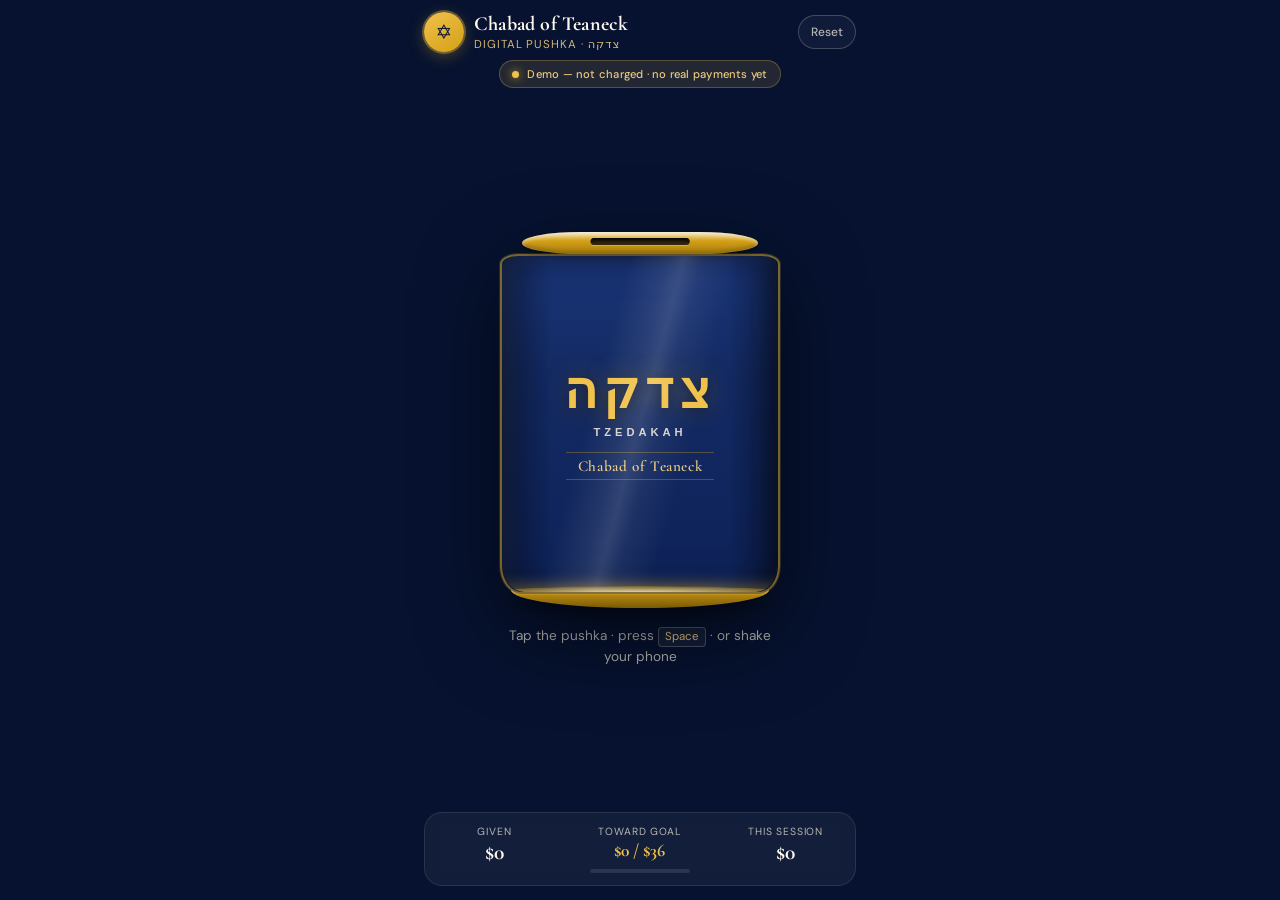
==== index.html @ 17e3242f "Chabad of Teaneck pushka demo" ====
<!DOCTYPE html>
<html lang="en">
<head>
  <meta charset="UTF-8" />
  <meta name="viewport" content="width=device-width, initial-scale=1, viewport-fit=cover, maximum-scale=1, user-scalable=no" />
  <meta name="theme-color" content="#0b1d4a" />
  <meta name="apple-mobile-web-app-capable" content="yes" />
  <meta name="apple-mobile-web-app-status-bar-style" content="black-translucent" />
  <meta name="description" content="Chabad of Teaneck digital pushka — give tzedakah with a shake or tap. Demo only; no real charges." />
  <title>Chabad of Teaneck · Pushka</title>
  <link rel="preconnect" href="https://fonts.googleapis.com" />
  <link rel="preconnect" href="https://fonts.gstatic.com" crossorigin />
  <link href="https://fonts.googleapis.com/css2?family=Cormorant+Garamond:wght@500;600;700&family=DM+Sans:opsz,wght@9..40,400;9..40,500;9..40,600;9..40,700&display=swap" rel="stylesheet" />
  <link rel="stylesheet" href="styles.css" />
</head>
<body>
  <div class="app" id="app">
    <!-- Ambient background -->
    <div class="bg-glow" aria-hidden="true"></div>
    <div class="bg-stars" aria-hidden="true"></div>

    <!-- Top brand bar -->
    <header class="top-bar">
      <div class="brand">
        <span class="brand-mark" aria-hidden="true">✡</span>
        <div class="brand-text">
          <h1>Chabad of Teaneck</h1>
          <p class="tagline">Digital Pushka · צדקה</p>
        </div>
      </div>
      <button type="button" class="btn-ghost" id="btn-reset" title="Reset demo balance" aria-label="Reset demo balance">Reset</button>
    </header>

    <!-- Demo banner -->
    <div class="demo-banner" role="status">
      <span class="demo-dot"></span>
      Demo — not charged · no real payments yet
    </div>

    <!-- Main pushka stage -->
    <main class="stage" id="stage">
      <div class="feedback" id="feedback" aria-live="polite" hidden></div>

      <button type="button" class="pushka-hit" id="pushka-hit" aria-label="Give one dollar of tzedakah">
        <div class="pushka" id="pushka">
          <!-- Lid / slot -->
          <div class="pushka-lid">
            <div class="slot"></div>
            <div class="lid-rim"></div>
          </div>

          <!-- Cylinder body -->
          <div class="pushka-body">
            <div class="body-shine" aria-hidden="true"></div>
            <div class="body-label">
              <span class="hebrew">צדקה</span>
              <span class="english">TZEDAKAH</span>
              <span class="house">Chabad of Teaneck</span>
            </div>

            <!-- Fill liquid / coins -->
            <div class="fill-clip">
              <div class="fill" id="fill" style="--fill: 0%">
                <div class="fill-surface"></div>
                <div class="fill-coins" aria-hidden="true"></div>
              </div>
            </div>
          </div>

          <!-- Base -->
          <div class="pushka-base"></div>
        </div>

        <!-- Flying coin (cloned on give) -->
        <div class="coin-fly" id="coin-template" hidden aria-hidden="true">$</div>
      </button>

      <p class="hint" id="hint">
        Tap the pushka · press <kbd>Space</kbd> · or shake your phone
      </p>
    </main>

    <!-- Stats footer -->
    <footer class="stats">
      <div class="stat">
        <span class="stat-label">Given</span>
        <span class="stat-value" id="stat-given">$0</span>
      </div>
      <div class="stat goal">
        <span class="stat-label">Toward goal</span>
        <span class="stat-value"><span id="stat-fill">$0</span> / <span id="stat-goal">$36</span></span>
        <div class="mini-bar" aria-hidden="true"><div class="mini-bar-fill" id="mini-fill"></div></div>
      </div>
      <div class="stat">
        <span class="stat-label">This session</span>
        <span class="stat-value" id="stat-session">$0</span>
      </div>
    </footer>

    <!-- Motion permission (iOS) -->
    <div class="sheet" id="motion-sheet" hidden>
      <div class="sheet-card">
        <h2>Enable shake to give?</h2>
        <p>Allow motion access so shaking your phone drops a dollar into the pushka.</p>
        <div class="sheet-actions">
          <button type="button" class="btn-secondary" id="motion-skip">Not now</button>
          <button type="button" class="btn-primary" id="motion-enable">Enable shake</button>
        </div>
      </div>
    </div>
  </div>

  <script src="app.js"></script>
</body>
</html>
---- styles.css ----
/* Chabad of Teaneck Digital Pushka — original design
   Navy · Gold · Parchment  |  Mobile-first full-viewport */

:root {
  --navy: #0b1d4a;
  --navy-deep: #061230;
  --navy-mid: #132a63;
  --gold: #d4a017;
  --gold-bright: #f0c14b;
  --gold-soft: #e8c97a;
  --parchment: #f7f0e1;
  --cream: #fff8ec;
  --ink: #1a1520;
  --muted: rgba(247, 240, 225, 0.72);
  --success: #3ecf8e;
  --danger-soft: #ff6b6b;
  --radius: 18px;
  --safe-top: env(safe-area-inset-top, 0px);
  --safe-bottom: env(safe-area-inset-bottom, 0px);
  --font-display: "Cormorant Garamond", Georgia, serif;
  --font-ui: "DM Sans", system-ui, sans-serif;
  --goal: 36;
}

*, *::before, *::after { box-sizing: border-box; margin: 0; padding: 0; }

html, body {
  height: 100%;
  overflow: hidden;
  background: var(--navy-deep);
  color: var(--parchment);
  font-family: var(--font-ui);
  -webkit-tap-highlight-color: transparent;
  touch-action: manipulation;
  user-select: none;
}

.app {
  position: relative;
  min-height: 100dvh;
  height: 100dvh;
  display: grid;
  grid-template-rows: auto auto 1fr auto;
  padding:
    calc(12px + var(--safe-top))
    16px
    calc(14px + var(--safe-bottom))
    16px;
  max-width: 480px;
  margin: 0 auto;
  overflow: hidden;
}

/* —— Ambient —— */
.bg-glow {
  position: fixed;
  inset: 0;
  background:
    radial-gradient(ellipse 80% 50% at 50% 20%, rgba(212, 160, 23, 0.18), transparent 60%),
    radial-gradient(ellipse 70% 55% at 50% 85%, rgba(19, 42, 99, 0.9), transparent 70%),
    linear-gradient(180deg, var(--navy-deep) 0%, var(--navy) 45%, #0a1838 100%);
  z-index: -2;
  pointer-events: none;
}

.bg-stars {
  position: fixed;
  inset: 0;
  z-index: -1;
  pointer-events: none;
  background-image:
    radial-gradient(1.5px 1.5px at 12% 18%, rgba(255,248,236,0.55), transparent),
    radial-gradient(1px 1px at 78% 12%, rgba(240,193,75,0.45), transparent),
    radial-gradient(1.2px 1.2px at 88% 42%, rgba(255,248,236,0.35), transparent),
    radial-gradient(1px 1px at 22% 68%, rgba(240,193,75,0.3), transparent),
    radial-gradient(1.5px 1.5px at 65% 78%, rgba(255,248,236,0.4), transparent);
  opacity: 0.7;
}

/* —— Top bar —— */
.top-bar {
  display: flex;
  align-items: center;
  justify-content: space-between;
  gap: 12px;
  margin-bottom: 8px;
}

.brand {
  display: flex;
  align-items: center;
  gap: 10px;
  min-width: 0;
}

.brand-mark {
  width: 40px;
  height: 40px;
  border-radius: 50%;
  display: grid;
  place-items: center;
  font-size: 1.25rem;
  color: var(--navy-deep);
  background: linear-gradient(145deg, var(--gold-bright), var(--gold));
  box-shadow: 0 0 0 2px rgba(240, 193, 75, 0.35), 0 4px 16px rgba(212, 160, 23, 0.35);
  flex-shrink: 0;
}

.brand-text h1 {
  font-family: var(--font-display);
  font-weight: 700;
  font-size: 1.25rem;
  letter-spacing: 0.01em;
  line-height: 1.1;
  color: var(--cream);
}

.tagline {
  font-size: 0.72rem;
  letter-spacing: 0.08em;
  text-transform: uppercase;
  color: var(--gold-soft);
  opacity: 0.9;
  margin-top: 2px;
}

.btn-ghost {
  appearance: none;
  border: 1px solid rgba(247, 240, 225, 0.22);
  background: rgba(255, 255, 255, 0.04);
  color: var(--muted);
  font: 500 0.75rem var(--font-ui);
  padding: 8px 12px;
  border-radius: 999px;
  cursor: pointer;
  transition: background 0.15s, color 0.15s, border-color 0.15s;
}
.btn-ghost:hover,
.btn-ghost:focus-visible {
  background: rgba(255, 255, 255, 0.1);
  color: var(--cream);
  border-color: rgba(240, 193, 75, 0.45);
  outline: none;
}

/* —— Demo banner —— */
.demo-banner {
  display: inline-flex;
  align-items: center;
  gap: 8px;
  justify-self: start;
  margin: 0 auto 6px;
  padding: 6px 12px;
  border-radius: 999px;
  background: rgba(240, 193, 75, 0.12);
  border: 1px solid rgba(240, 193, 75, 0.28);
  color: var(--gold-soft);
  font-size: 0.7rem;
  font-weight: 500;
  letter-spacing: 0.02em;
}

.demo-dot {
  width: 7px;
  height: 7px;
  border-radius: 50%;
  background: var(--gold-bright);
  box-shadow: 0 0 8px var(--gold);
  animation: pulse 1.8s ease-in-out infinite;
}

@keyframes pulse {
  0%, 100% { opacity: 1; transform: scale(1); }
  50% { opacity: 0.55; transform: scale(0.85); }
}

/* —— Stage / Pushka —— */
.stage {
  position: relative;
  display: flex;
  flex-direction: column;
  align-items: center;
  justify-content: center;
  min-height: 0;
  gap: 18px;
}

.feedback {
  position: absolute;
  top: 4%;
  left: 50%;
  transform: translateX(-50%) translateY(0);
  z-index: 20;
  padding: 10px 18px;
  border-radius: 999px;
  background: linear-gradient(135deg, var(--gold-bright), var(--gold));
  color: var(--navy-deep);
  font-weight: 700;
  font-size: 0.95rem;
  letter-spacing: 0.02em;
  box-shadow: 0 8px 28px rgba(212, 160, 23, 0.45);
  pointer-events: none;
  animation: feedback-in 0.55s cubic-bezier(0.22, 1, 0.36, 1) forwards;
}

@keyframes feedback-in {
  0% { opacity: 0; transform: translateX(-50%) translateY(12px) scale(0.9); }
  25% { opacity: 1; transform: translateX(-50%) translateY(0) scale(1.05); }
  70% { opacity: 1; transform: translateX(-50%) translateY(0) scale(1); }
  100% { opacity: 0; transform: translateX(-50%) translateY(-18px) scale(0.96); }
}

.pushka-hit {
  appearance: none;
  border: none;
  background: transparent;
  padding: 0;
  cursor: pointer;
  display: block;
  width: min(72vw, 260px);
  perspective: 900px;
  -webkit-tap-highlight-color: transparent;
}
.pushka-hit:focus-visible {
  outline: 2px solid var(--gold-bright);
  outline-offset: 10px;
  border-radius: 8px;
}

.pushka {
  position: relative;
  width: 100%;
  transform-style: preserve-3d;
  transition: transform 0.12s ease-out;
  filter: drop-shadow(0 28px 40px rgba(0, 0, 0, 0.55));
}

.pushka.shake {
  animation: pushka-shake 0.45s cubic-bezier(0.36, 0.07, 0.19, 0.97);
}

@keyframes pushka-shake {
  0%, 100% { transform: rotate(0deg) translateX(0); }
  15% { transform: rotate(-6deg) translateX(-4px); }
  30% { transform: rotate(5deg) translateX(4px); }
  45% { transform: rotate(-4deg) translateX(-3px); }
  60% { transform: rotate(3deg) translateX(2px); }
  75% { transform: rotate(-2deg) translateX(-1px); }
}

/* Lid */
.pushka-lid {
  position: relative;
  height: 28px;
  margin: 0 8%;
  z-index: 3;
}

.lid-rim {
  height: 22px;
  border-radius: 50% / 100%;
  background: linear-gradient(180deg, #f5e6b8 0%, var(--gold) 40%, #a67c0a 100%);
  box-shadow:
    inset 0 2px 4px rgba(255, 255, 255, 0.55),
    inset 0 -2px 4px rgba(0, 0, 0, 0.25),
    0 4px 8px rgba(0, 0, 0, 0.3);
}

.slot {
  position: absolute;
  top: 6px;
  left: 50%;
  transform: translateX(-50%);
  width: 42%;
  height: 7px;
  border-radius: 4px;
  background: linear-gradient(180deg, #1a1208, #3a2a10);
  box-shadow: inset 0 2px 3px rgba(0, 0, 0, 0.7), 0 1px 0 rgba(255, 255, 255, 0.25);
  z-index: 2;
}

/* Body cylinder */
.pushka-body {
  position: relative;
  height: min(48vh, 340px);
  margin-top: -6px;
  border-radius: 18px 18px 22px 22px / 10px 10px 28px 28px;
  background:
    linear-gradient(90deg,
      rgba(0, 0, 0, 0.35) 0%,
      transparent 18%,
      transparent 82%,
      rgba(0, 0, 0, 0.35) 100%),
    linear-gradient(180deg, #1a3578 0%, var(--navy-mid) 35%, #0e2258 100%);
  border: 2px solid rgba(212, 160, 23, 0.55);
  box-shadow:
    inset 0 0 40px rgba(0, 0, 0, 0.35),
    inset 8px 0 20px rgba(255, 255, 255, 0.06),
    inset -8px 0 20px rgba(0, 0, 0, 0.25),
    0 0 0 1px rgba(240, 193, 75, 0.15);
  overflow: hidden;
}

.body-shine {
  position: absolute;
  inset: 0;
  background: linear-gradient(
    105deg,
    transparent 35%,
    rgba(255, 255, 255, 0.08) 45%,
    rgba(255, 255, 255, 0.14) 50%,
    rgba(255, 255, 255, 0.06) 55%,
    transparent 65%
  );
  pointer-events: none;
  z-index: 4;
}

.body-label {
  position: absolute;
  inset: 0;
  z-index: 3;
  display: flex;
  flex-direction: column;
  align-items: center;
  justify-content: center;
  gap: 4px;
  padding: 16px;
  text-align: center;
  pointer-events: none;
  mix-blend-mode: normal;
}

.body-label .hebrew {
  font-family: var(--font-display);
  font-size: clamp(2.4rem, 12vw, 3.2rem);
  font-weight: 700;
  color: var(--gold-bright);
  text-shadow: 0 2px 12px rgba(0, 0, 0, 0.45), 0 0 24px rgba(212, 160, 23, 0.35);
  letter-spacing: 0.12em;
  line-height: 1;
}

.body-label .english {
  font-size: 0.7rem;
  font-weight: 600;
  letter-spacing: 0.35em;
  color: rgba(247, 240, 225, 0.85);
  margin-top: 4px;
}

.body-label .house {
  margin-top: 10px;
  font-family: var(--font-display);
  font-size: 0.95rem;
  font-weight: 600;
  color: var(--gold-soft);
  letter-spacing: 0.04em;
  padding: 4px 12px;
  border-top: 1px solid rgba(212, 160, 23, 0.35);
  border-bottom: 1px solid rgba(212, 160, 23, 0.35);
}

/* Fill */
.fill-clip {
  position: absolute;
  inset: 0;
  border-radius: inherit;
  overflow: hidden;
  z-index: 1;
}

.fill {
  position: absolute;
  left: 0;
  right: 0;
  bottom: 0;
  height: var(--fill, 0%);
  background:
    linear-gradient(180deg,
      rgba(240, 193, 75, 0.95) 0%,
      rgba(212, 160, 23, 0.88) 25%,
      rgba(166, 124, 10, 0.92) 100%);
  transition: height 0.55s cubic-bezier(0.22, 1, 0.36, 1);
  box-shadow: inset 0 8px 16px rgba(255, 255, 255, 0.25);
}

.fill-surface {
  position: absolute;
  top: -6px;
  left: -5%;
  right: -5%;
  height: 14px;
  border-radius: 50%;
  background: radial-gradient(ellipse at center, rgba(255, 236, 180, 0.95), rgba(212, 160, 23, 0.5) 70%);
  box-shadow: 0 0 16px rgba(240, 193, 75, 0.55);
}

.fill-coins {
  position: absolute;
  inset: 0;
  opacity: 0.35;
  background-image:
    radial-gradient(circle at 20% 30%, rgba(255, 248, 220, 0.9) 0 4px, transparent 5px),
    radial-gradient(circle at 70% 45%, rgba(255, 248, 220, 0.7) 0 3px, transparent 4px),
    radial-gradient(circle at 40% 70%, rgba(255, 248, 220, 0.8) 0 5px, transparent 6px),
    radial-gradient(circle at 80% 80%, rgba(255, 248, 220, 0.6) 0 3px, transparent 4px),
    radial-gradient(circle at 55% 20%, rgba(255, 248, 220, 0.75) 0 4px, transparent 5px);
}

/* Base */
.pushka-base {
  height: 18px;
  margin: -4px 4% 0;
  border-radius: 0 0 50% 50% / 0 0 100% 100%;
  background: linear-gradient(180deg, #c99512, #7a5a08);
  box-shadow:
    inset 0 2px 3px rgba(255, 255, 255, 0.3),
    0 6px 14px rgba(0, 0, 0, 0.4);
}

/* Flying coin */
.coin-fly {
  position: absolute;
  top: -20px;
  left: 50%;
  width: 36px;
  height: 36px;
  margin-left: -18px;
  border-radius: 50%;
  background: linear-gradient(145deg, #ffe9a0, var(--gold), #a67c0a);
  color: var(--navy-deep);
  font-weight: 700;
  font-size: 1rem;
  display: grid;
  place-items: center;
  box-shadow: 0 4px 12px rgba(212, 160, 23, 0.5), inset 0 1px 2px rgba(255, 255, 255, 0.6);
  z-index: 10;
  pointer-events: none;
  animation: coin-drop 0.55s cubic-bezier(0.4, 0, 0.2, 1) forwards;
}

@keyframes coin-drop {
  0% { transform: translateY(-40px) scale(0.6) rotate(-20deg); opacity: 0; }
  20% { opacity: 1; }
  70% { transform: translateY(28px) scale(1) rotate(10deg); opacity: 1; }
  100% { transform: translateY(55px) scale(0.4) rotate(25deg); opacity: 0; }
}

.hint {
  text-align: center;
  font-size: 0.8rem;
  color: var(--muted);
  max-width: 280px;
  line-height: 1.4;
}

.hint kbd {
  display: inline-block;
  padding: 1px 6px;
  border-radius: 4px;
  border: 1px solid rgba(247, 240, 225, 0.25);
  background: rgba(255, 255, 255, 0.06);
  font-family: var(--font-ui);
  font-size: 0.72rem;
  color: var(--gold-soft);
}

/* —— Stats —— */
.stats {
  display: grid;
  grid-template-columns: 1fr 1.4fr 1fr;
  gap: 8px;
  margin-top: 8px;
  padding: 12px;
  border-radius: var(--radius);
  background: rgba(255, 255, 255, 0.05);
  border: 1px solid rgba(247, 240, 225, 0.1);
  backdrop-filter: blur(8px);
}

.stat {
  display: flex;
  flex-direction: column;
  align-items: center;
  gap: 2px;
  text-align: center;
}

.stat-label {
  font-size: 0.65rem;
  letter-spacing: 0.08em;
  text-transform: uppercase;
  color: var(--muted);
}

.stat-value {
  font-family: var(--font-display);
  font-weight: 700;
  font-size: 1.35rem;
  color: var(--cream);
  line-height: 1.2;
}

.stat.goal .stat-value {
  font-size: 1.1rem;
  color: var(--gold-bright);
}

.mini-bar {
  width: 100%;
  max-width: 100px;
  height: 4px;
  margin-top: 6px;
  border-radius: 999px;
  background: rgba(255, 255, 255, 0.1);
  overflow: hidden;
}

.mini-bar-fill {
  height: 100%;
  width: 0%;
  border-radius: inherit;
  background: linear-gradient(90deg, var(--gold), var(--gold-bright));
  transition: width 0.55s cubic-bezier(0.22, 1, 0.36, 1);
}

/* —— Motion permission sheet —— */
.sheet {
  position: fixed;
  inset: 0;
  z-index: 50;
  display: grid;
  place-items: end center;
  padding: 20px;
  padding-bottom: calc(20px + var(--safe-bottom));
  background: rgba(6, 18, 48, 0.65);
  backdrop-filter: blur(4px);
}

.sheet[hidden] { display: none !important; }

.sheet-card {
  width: min(100%, 380px);
  padding: 22px;
  border-radius: 20px;
  background: linear-gradient(180deg, #152a5c, var(--navy));
  border: 1px solid rgba(240, 193, 75, 0.3);
  box-shadow: 0 20px 50px rgba(0, 0, 0, 0.5);
  animation: sheet-up 0.35s cubic-bezier(0.22, 1, 0.36, 1);
}

@keyframes sheet-up {
  from { transform: translateY(40px); opacity: 0; }
  to { transform: translateY(0); opacity: 1; }
}

.sheet-card h2 {
  font-family: var(--font-display);
  font-size: 1.4rem;
  margin-bottom: 8px;
  color: var(--cream);
}

.sheet-card p {
  font-size: 0.9rem;
  color: var(--muted);
  line-height: 1.45;
  margin-bottom: 18px;
}

.sheet-actions {
  display: flex;
  gap: 10px;
  justify-content: flex-end;
}

.btn-primary,
.btn-secondary {
  appearance: none;
  border: none;
  font: 600 0.875rem var(--font-ui);
  padding: 11px 16px;
  border-radius: 999px;
  cursor: pointer;
  transition: transform 0.1s, filter 0.15s;
}
.btn-primary:active,
.btn-secondary:active { transform: scale(0.97); }

.btn-primary {
  background: linear-gradient(135deg, var(--gold-bright), var(--gold));
  color: var(--navy-deep);
}
.btn-primary:hover { filter: brightness(1.05); }

.btn-secondary {
  background: rgba(255, 255, 255, 0.08);
  color: var(--parchment);
  border: 1px solid rgba(247, 240, 225, 0.2);
}

/* Goal complete flash */
.app.goal-reached .pushka-body {
  box-shadow:
    inset 0 0 40px rgba(0, 0, 0, 0.25),
    0 0 0 2px var(--gold-bright),
    0 0 40px rgba(240, 193, 75, 0.55);
}

/* Desktop wider hint */
@media (min-width: 600px) {
  .app { padding-left: 24px; padding-right: 24px; }
  .pushka-hit { width: 280px; }
  .hint { font-size: 0.85rem; }
}

@media (prefers-reduced-motion: reduce) {
  .pushka.shake,
  .coin-fly,
  .feedback,
  .demo-dot,
  .sheet-card {
    animation: none !important;
  }
  .fill, .mini-bar-fill { transition: none; }
}
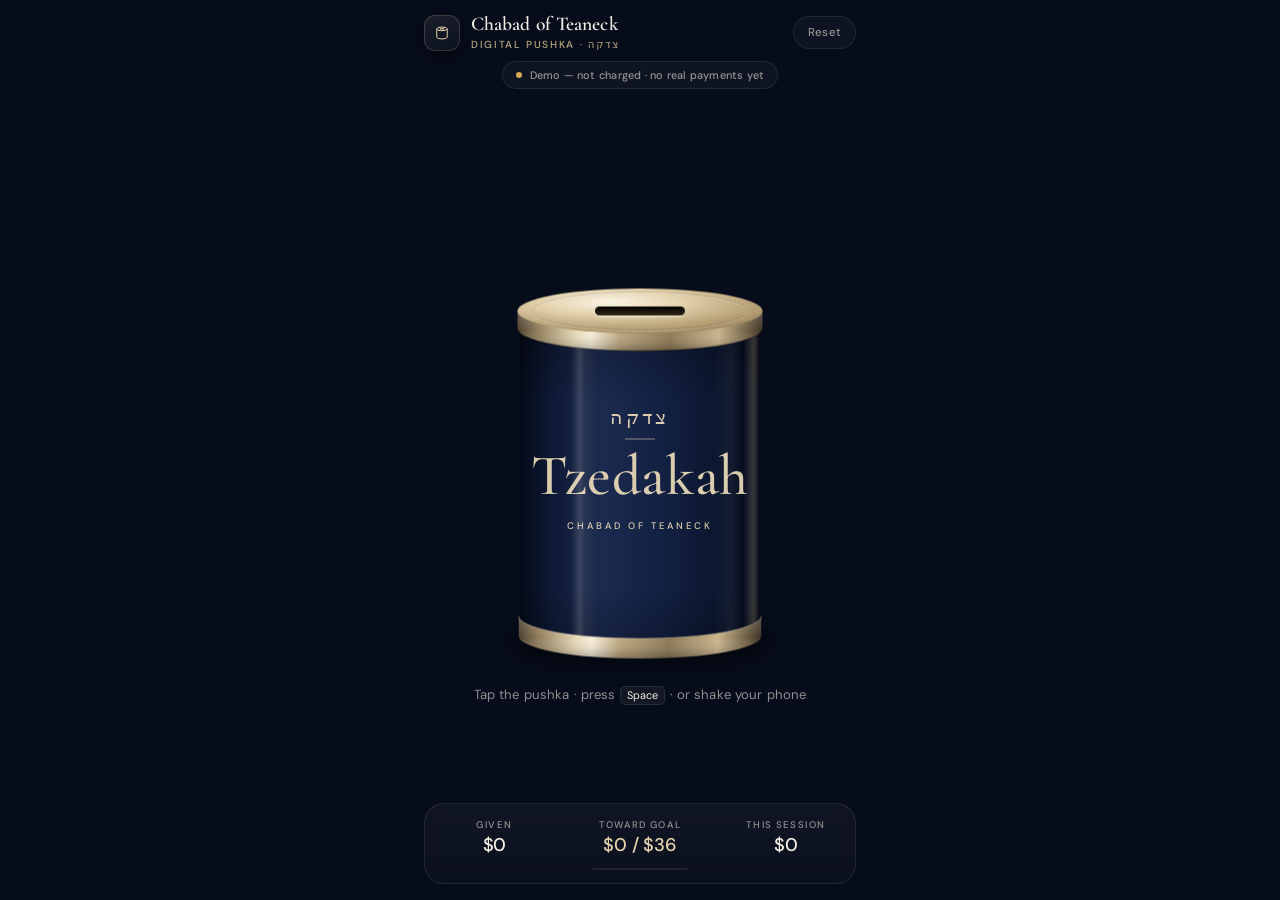
==== commit 3cedab30: "Redesign pushka as a premium SVG cylinder with liquid-gold fill" ====
--- a/index.html
+++ b/index.html
@@ -3,7 +3,7 @@
 <head>
   <meta charset="UTF-8" />
   <meta name="viewport" content="width=device-width, initial-scale=1, viewport-fit=cover, maximum-scale=1, user-scalable=no" />
-  <meta name="theme-color" content="#0b1d4a" />
+  <meta name="theme-color" content="#070c1a" />
   <meta name="apple-mobile-web-app-capable" content="yes" />
   <meta name="apple-mobile-web-app-status-bar-style" content="black-translucent" />
   <meta name="description" content="Chabad of Teaneck digital pushka — give tzedakah with a shake or tap. Demo only; no real charges." />
@@ -17,12 +17,13 @@
   <div class="app" id="app">
     <!-- Ambient background -->
     <div class="bg-glow" aria-hidden="true"></div>
-    <div class="bg-stars" aria-hidden="true"></div>
 
     <!-- Top brand bar -->
     <header class="top-bar">
       <div class="brand">
-        <span class="brand-mark" aria-hidden="true">✡</span>
+        <span class="brand-mark" aria-hidden="true">
+          <svg viewBox="0 0 24 24" width="18" height="18"><ellipse cx="12" cy="6.5" rx="7" ry="2.4" fill="none" stroke="currentColor" stroke-width="1.3"/><path d="M5 6.5v11c0 1.3 3.1 2.4 7 2.4s7-1.1 7-2.4v-11" fill="none" stroke="currentColor" stroke-width="1.3"/><path d="M9.6 6.5h4.8" stroke="currentColor" stroke-width="1.5" stroke-linecap="round"/></svg>
+        </span>
         <div class="brand-text">
           <h1>Chabad of Teaneck</h1>
           <p class="tagline">Digital Pushka · צדקה</p>
@@ -42,37 +43,161 @@
       <div class="feedback" id="feedback" aria-live="polite" hidden></div>
 
       <button type="button" class="pushka-hit" id="pushka-hit" aria-label="Give one dollar of tzedakah">
-        <div class="pushka" id="pushka">
-          <!-- Lid / slot -->
-          <div class="pushka-lid">
-            <div class="slot"></div>
-            <div class="lid-rim"></div>
-          </div>
-
-          <!-- Cylinder body -->
-          <div class="pushka-body">
-            <div class="body-shine" aria-hidden="true"></div>
-            <div class="body-label">
-              <span class="hebrew">צדקה</span>
-              <span class="english">TZEDAKAH</span>
-              <span class="house">Chabad of Teaneck</span>
-            </div>
-
-            <!-- Fill liquid / coins -->
-            <div class="fill-clip">
-              <div class="fill" id="fill" style="--fill: 0%">
-                <div class="fill-surface"></div>
-                <div class="fill-coins" aria-hidden="true"></div>
-              </div>
-            </div>
-          </div>
-
-          <!-- Base -->
-          <div class="pushka-base"></div>
-        </div>
-
-        <!-- Flying coin (cloned on give) -->
-        <div class="coin-fly" id="coin-template" hidden aria-hidden="true">$</div>
+        <svg class="pushka" id="pushka" viewBox="0 -64 240 392" role="img" aria-hidden="true" focusable="false">
+          <defs>
+            <!-- Cylinder body: smoked navy glass -->
+            <linearGradient id="g-glass" x1="0" x2="1" y1="0" y2="0">
+              <stop offset="0" stop-color="#050a18"/>
+              <stop offset="0.14" stop-color="#0e1a36"/>
+              <stop offset="0.34" stop-color="#1b2a4f"/>
+              <stop offset="0.58" stop-color="#132143"/>
+              <stop offset="0.86" stop-color="#0a142b"/>
+              <stop offset="1" stop-color="#040815"/>
+            </linearGradient>
+            <linearGradient id="g-glass-v" x1="0" x2="0" y1="0" y2="1">
+              <stop offset="0" stop-color="#000" stop-opacity="0.35"/>
+              <stop offset="0.25" stop-color="#000" stop-opacity="0"/>
+              <stop offset="0.8" stop-color="#000" stop-opacity="0"/>
+              <stop offset="1" stop-color="#000" stop-opacity="0.3"/>
+            </linearGradient>
+            <!-- Specular reflections on the glass -->
+            <linearGradient id="g-spec" x1="0" x2="1" y1="0" y2="0">
+              <stop offset="0" stop-color="#fff" stop-opacity="0"/>
+              <stop offset="0.21" stop-color="#fff" stop-opacity="0"/>
+              <stop offset="0.25" stop-color="#fff" stop-opacity="0.16"/>
+              <stop offset="0.27" stop-color="#fff" stop-opacity="0.07"/>
+              <stop offset="0.33" stop-color="#fff" stop-opacity="0"/>
+              <stop offset="0.8" stop-color="#fff" stop-opacity="0"/>
+              <stop offset="0.88" stop-color="#fff" stop-opacity="0.05"/>
+              <stop offset="0.93" stop-color="#fff" stop-opacity="0"/>
+              <stop offset="0.975" stop-color="#e9d9b4" stop-opacity="0.22"/>
+              <stop offset="1" stop-color="#e9d9b4" stop-opacity="0"/>
+            </linearGradient>
+            <!-- Brushed champagne metal -->
+            <linearGradient id="g-metal" x1="0" x2="1" y1="0" y2="0">
+              <stop offset="0" stop-color="#4d4130"/>
+              <stop offset="0.08" stop-color="#8f7c5a"/>
+              <stop offset="0.24" stop-color="#e9dbb9"/>
+              <stop offset="0.3" stop-color="#f7eedb"/>
+              <stop offset="0.42" stop-color="#bba57b"/>
+              <stop offset="0.62" stop-color="#8b7753"/>
+              <stop offset="0.82" stop-color="#c9b48b"/>
+              <stop offset="0.94" stop-color="#6f5f43"/>
+              <stop offset="1" stop-color="#3e3427"/>
+            </linearGradient>
+            <linearGradient id="g-metal-shade" x1="0" x2="0" y1="0" y2="1">
+              <stop offset="0" stop-color="#fff" stop-opacity="0.18"/>
+              <stop offset="0.5" stop-color="#fff" stop-opacity="0"/>
+              <stop offset="1" stop-color="#000" stop-opacity="0.28"/>
+            </linearGradient>
+            <radialGradient id="g-lid-top" cx="0.38" cy="0.3" r="0.85">
+              <stop offset="0" stop-color="#fbf4e4"/>
+              <stop offset="0.35" stop-color="#e2d1ab"/>
+              <stop offset="0.75" stop-color="#b19a6f"/>
+              <stop offset="1" stop-color="#8a7552"/>
+            </radialGradient>
+            <linearGradient id="g-slot" x1="0" x2="0" y1="0" y2="1">
+              <stop offset="0" stop-color="#0b0804"/>
+              <stop offset="0.7" stop-color="#21190f"/>
+              <stop offset="1" stop-color="#3a2e1d"/>
+            </linearGradient>
+            <!-- Liquid gold -->
+            <linearGradient id="g-gold" x1="0" x2="1" y1="0" y2="0">
+              <stop offset="0" stop-color="#5a3c12"/>
+              <stop offset="0.12" stop-color="#94692a"/>
+              <stop offset="0.27" stop-color="#e2b866"/>
+              <stop offset="0.31" stop-color="#f3d593"/>
+              <stop offset="0.45" stop-color="#c9973f"/>
+              <stop offset="0.75" stop-color="#a2742c"/>
+              <stop offset="0.92" stop-color="#6e4c1a"/>
+              <stop offset="1" stop-color="#4a3210"/>
+            </linearGradient>
+            <linearGradient id="g-gold-depth" x1="0" x2="0" y1="0" y2="1">
+              <stop offset="0" stop-color="#2a1a05" stop-opacity="0.35"/>
+              <stop offset="0.06" stop-color="#2a1a05" stop-opacity="0"/>
+              <stop offset="0.7" stop-color="#2a1a05" stop-opacity="0.12"/>
+              <stop offset="1" stop-color="#1a1003" stop-opacity="0.45"/>
+            </linearGradient>
+            <radialGradient id="g-gold-top" cx="0.42" cy="0.4" r="0.7">
+              <stop offset="0" stop-color="#fbe7b5"/>
+              <stop offset="0.5" stop-color="#e2b866"/>
+              <stop offset="1" stop-color="#a87a30"/>
+            </radialGradient>
+            <filter id="f-soft" x="-30%" y="-100%" width="160%" height="300%">
+              <feGaussianBlur stdDeviation="9"/>
+            </filter>
+            <filter id="f-contact" x="-20%" y="-100%" width="140%" height="300%">
+              <feGaussianBlur stdDeviation="2.5"/>
+            </filter>
+            <clipPath id="clip-body">
+              <path d="M24 40 V286 A96 18 0 0 0 216 286 V40 Z"/>
+            </clipPath>
+            <clipPath id="clip-liquid">
+              <rect id="liquid-clip-rect" x="0" y="286" width="240" height="60"/>
+              <ellipse id="liquid-clip-top" cx="120" cy="286" rx="96" ry="18"/>
+            </clipPath>
+            <clipPath id="clip-slot">
+              <rect x="0" y="-120" width="240" height="160"/>
+            </clipPath>
+            <!-- Body lettering: edit the word once, here -->
+            <g id="label" text-anchor="middle">
+              <text class="lbl-hebrew" x="120" y="130" lang="he">צדקה</text>
+              <rect x="108" y="142" width="24" height="0.8" opacity="0.6"/>
+              <text class="lbl-word" id="box-word" x="120" y="186">Tzedakah</text>
+              <text class="lbl-house" x="120" y="214">CHABAD OF TEANECK</text>
+            </g>
+          </defs>
+
+          <!-- Floor shadows -->
+          <ellipse cx="120" cy="306" rx="104" ry="15" fill="#000" opacity="0.55" filter="url(#f-soft)"/>
+          <ellipse cx="120" cy="301" rx="92" ry="9" fill="#000" opacity="0.6" filter="url(#f-contact)"/>
+
+          <!-- Body -->
+          <path d="M24 40 V300 A96 18 0 0 0 216 300 V40 Z" fill="url(#g-glass)"/>
+
+          <!-- Liquid gold level -->
+          <g clip-path="url(#clip-body)">
+            <g id="fill" class="liquid" opacity="0">
+              <rect id="liquid-body" x="0" y="286" width="240" height="60" fill="url(#g-gold)"/>
+              <rect id="liquid-depth" x="0" y="286" width="240" height="60" fill="url(#g-gold-depth)"/>
+              <ellipse id="liquid-top" cx="120" cy="286" rx="96" ry="18" fill="url(#g-gold-top)"/>
+              <ellipse id="liquid-meniscus" cx="120" cy="286" rx="95" ry="17.4" fill="none" stroke="#fff3d1" stroke-opacity="0.45" stroke-width="0.8"/>
+            </g>
+          </g>
+
+          <path d="M24 40 V300 A96 18 0 0 0 216 300 V40 Z" fill="url(#g-glass)" opacity="0.14"/>
+          <path d="M24 40 V300 A96 18 0 0 0 216 300 V40 Z" fill="url(#g-glass-v)"/>
+
+          <!-- Lettering: light on glass, engraved-dark where gold sits behind -->
+          <use href="#label" class="label-light"/>
+          <use href="#label" class="label-dark" clip-path="url(#clip-liquid)"/>
+
+          <!-- Glass reflections -->
+          <path d="M24 40 V300 A96 18 0 0 0 216 300 V40 Z" fill="url(#g-spec)" pointer-events="none"/>
+
+          <!-- Base ring -->
+          <path d="M23 284 V300 A97 18 0 0 0 217 300 V284 A97 18 0 0 1 23 284 Z" fill="url(#g-metal)"/>
+          <path d="M23 284 V300 A97 18 0 0 0 217 300 V284 A97 18 0 0 1 23 284 Z" fill="url(#g-metal-shade)"/>
+          <path d="M23 284 A97 18 0 0 0 217 284" fill="none" stroke="#fff6e0" stroke-opacity="0.35" stroke-width="0.7"/>
+
+          <!-- Lid ring -->
+          <path d="M22 40 V54 A98 18 0 0 0 218 54 V40 Z" fill="url(#g-metal)"/>
+          <path d="M22 40 V54 A98 18 0 0 0 218 54 V40 Z" fill="url(#g-metal-shade)"/>
+          <path d="M22 54 A98 18 0 0 0 218 54" fill="none" stroke="#000" stroke-opacity="0.35" stroke-width="1"/>
+
+          <!-- Lid top -->
+          <ellipse cx="120" cy="40" rx="98" ry="18" fill="url(#g-lid-top)"/>
+          <ellipse cx="120" cy="40" rx="86" ry="15.2" fill="none" stroke="#000" stroke-opacity="0.12" stroke-width="0.8"/>
+          <ellipse cx="120" cy="40.8" rx="86" ry="15.2" fill="none" stroke="#fff" stroke-opacity="0.35" stroke-width="0.6"/>
+
+          <!-- Coin slot -->
+          <rect x="84" y="36.4" width="72" height="7.6" rx="3.8" fill="#fff8e6" opacity="0.55" transform="translate(0 1)"/>
+          <rect x="84" y="36.4" width="72" height="7.2" rx="3.6" fill="url(#g-slot)"/>
+          <rect x="86" y="37" width="68" height="1.4" rx="0.7" fill="#000" opacity="0.6"/>
+
+          <!-- Coins drop in here (spawned by app.js) -->
+          <g id="coin-layer" clip-path="url(#clip-slot)"></g>
+        </svg>
       </button>
 
       <p class="hint" id="hint">
--- a/styles.css
+++ b/styles.css
@@ -1,25 +1,22 @@
 /* Chabad of Teaneck Digital Pushka — original design
-   Navy · Gold · Parchment  |  Mobile-first full-viewport */
+   Ink navy · champagne metal · liquid gold  |  Mobile-first full-viewport */
 
 :root {
-  --navy: #0b1d4a;
-  --navy-deep: #061230;
-  --navy-mid: #132a63;
-  --gold: #d4a017;
-  --gold-bright: #f0c14b;
-  --gold-soft: #e8c97a;
-  --parchment: #f7f0e1;
-  --cream: #fff8ec;
-  --ink: #1a1520;
-  --muted: rgba(247, 240, 225, 0.72);
-  --success: #3ecf8e;
-  --danger-soft: #ff6b6b;
-  --radius: 18px;
+  --ink: #070c1a;
+  --ink-2: #0c1428;
+  --ink-3: #121c36;
+  --champagne: #e3d2ab;
+  --champagne-dim: #b9a77f;
+  --gold: #d6a957;
+  --text: #f3eee4;
+  --muted: rgba(243, 238, 228, 0.58);
+  --hairline: rgba(243, 238, 228, 0.09);
+  --radius: 20px;
   --safe-top: env(safe-area-inset-top, 0px);
   --safe-bottom: env(safe-area-inset-bottom, 0px);
   --font-display: "Cormorant Garamond", Georgia, serif;
-  --font-ui: "DM Sans", system-ui, sans-serif;
-  --goal: 36;
+  --font-ui: "DM Sans", system-ui, -apple-system, sans-serif;
+  --ease-out: cubic-bezier(0.22, 1, 0.36, 1);
 }
 
 *, *::before, *::after { box-sizing: border-box; margin: 0; padding: 0; }
@@ -27,9 +24,10 @@
 html, body {
   height: 100%;
   overflow: hidden;
-  background: var(--navy-deep);
-  color: var(--parchment);
+  background: var(--ink);
+  color: var(--text);
   font-family: var(--font-ui);
+  -webkit-font-smoothing: antialiased;
   -webkit-tap-highlight-color: transparent;
   touch-action: manipulation;
   user-select: none;
@@ -41,40 +39,22 @@
   height: 100dvh;
   display: grid;
   grid-template-rows: auto auto 1fr auto;
-  padding:
-    calc(12px + var(--safe-top))
-    16px
-    calc(14px + var(--safe-bottom))
-    16px;
+  padding: calc(14px + var(--safe-top)) 18px calc(16px + var(--safe-bottom));
   max-width: 480px;
   margin: 0 auto;
   overflow: hidden;
 }
 
-/* —— Ambient —— */
+/* —— Ambient: a single soft studio light —— */
 .bg-glow {
   position: fixed;
   inset: 0;
-  background:
-    radial-gradient(ellipse 80% 50% at 50% 20%, rgba(212, 160, 23, 0.18), transparent 60%),
-    radial-gradient(ellipse 70% 55% at 50% 85%, rgba(19, 42, 99, 0.9), transparent 70%),
-    linear-gradient(180deg, var(--navy-deep) 0%, var(--navy) 45%, #0a1838 100%);
   z-index: -2;
   pointer-events: none;
-}
-
-.bg-stars {
-  position: fixed;
-  inset: 0;
-  z-index: -1;
-  pointer-events: none;
-  background-image:
-    radial-gradient(1.5px 1.5px at 12% 18%, rgba(255,248,236,0.55), transparent),
-    radial-gradient(1px 1px at 78% 12%, rgba(240,193,75,0.45), transparent),
-    radial-gradient(1.2px 1.2px at 88% 42%, rgba(255,248,236,0.35), transparent),
-    radial-gradient(1px 1px at 22% 68%, rgba(240,193,75,0.3), transparent),
-    radial-gradient(1.5px 1.5px at 65% 78%, rgba(255,248,236,0.4), transparent);
-  opacity: 0.7;
+  background:
+    radial-gradient(ellipse 70% 42% at 50% 44%, rgba(70, 92, 150, 0.22), transparent 70%),
+    radial-gradient(ellipse 60% 22% at 50% 72%, rgba(214, 169, 87, 0.05), transparent 70%),
+    linear-gradient(180deg, #0a1122 0%, var(--ink) 55%, #05080f 100%);
 }
 
 /* —— Top bar —— */
@@ -83,63 +63,58 @@
   align-items: center;
   justify-content: space-between;
   gap: 12px;
-  margin-bottom: 8px;
-}
-
-.brand {
-  display: flex;
-  align-items: center;
-  gap: 10px;
-  min-width: 0;
-}
+  margin-bottom: 10px;
+}
+
+.brand { display: flex; align-items: center; gap: 11px; min-width: 0; }
 
 .brand-mark {
-  width: 40px;
-  height: 40px;
-  border-radius: 50%;
+  width: 36px;
+  height: 36px;
+  border-radius: 11px;
   display: grid;
   place-items: center;
-  font-size: 1.25rem;
-  color: var(--navy-deep);
-  background: linear-gradient(145deg, var(--gold-bright), var(--gold));
-  box-shadow: 0 0 0 2px rgba(240, 193, 75, 0.35), 0 4px 16px rgba(212, 160, 23, 0.35);
   flex-shrink: 0;
+  color: var(--champagne);
+  background: linear-gradient(160deg, rgba(255,255,255,0.08), rgba(255,255,255,0.02));
+  box-shadow: inset 0 0 0 1px rgba(227, 210, 171, 0.18), 0 6px 18px rgba(0,0,0,0.35);
 }
 
 .brand-text h1 {
   font-family: var(--font-display);
-  font-weight: 700;
-  font-size: 1.25rem;
-  letter-spacing: 0.01em;
+  font-weight: 600;
+  font-size: 1.22rem;
+  letter-spacing: 0.005em;
   line-height: 1.1;
-  color: var(--cream);
+  color: var(--text);
 }
 
 .tagline {
-  font-size: 0.72rem;
-  letter-spacing: 0.08em;
+  font-size: 0.64rem;
+  font-weight: 500;
+  letter-spacing: 0.16em;
   text-transform: uppercase;
-  color: var(--gold-soft);
-  opacity: 0.9;
-  margin-top: 2px;
+  color: var(--champagne-dim);
+  margin-top: 3px;
 }
 
 .btn-ghost {
   appearance: none;
-  border: 1px solid rgba(247, 240, 225, 0.22);
-  background: rgba(255, 255, 255, 0.04);
+  border: 1px solid var(--hairline);
+  background: rgba(255, 255, 255, 0.03);
   color: var(--muted);
-  font: 500 0.75rem var(--font-ui);
-  padding: 8px 12px;
+  font: 500 0.72rem var(--font-ui);
+  letter-spacing: 0.02em;
+  padding: 8px 14px;
   border-radius: 999px;
   cursor: pointer;
-  transition: background 0.15s, color 0.15s, border-color 0.15s;
+  transition: background 0.2s, color 0.2s, border-color 0.2s;
 }
 .btn-ghost:hover,
 .btn-ghost:focus-visible {
-  background: rgba(255, 255, 255, 0.1);
-  color: var(--cream);
-  border-color: rgba(240, 193, 75, 0.45);
+  background: rgba(255, 255, 255, 0.07);
+  color: var(--text);
+  border-color: rgba(227, 210, 171, 0.3);
   outline: none;
 }
 
@@ -148,33 +123,32 @@
   display: inline-flex;
   align-items: center;
   gap: 8px;
-  justify-self: start;
-  margin: 0 auto 6px;
-  padding: 6px 12px;
+  justify-self: center;
+  margin: 0 auto 4px;
+  padding: 6px 13px;
   border-radius: 999px;
-  background: rgba(240, 193, 75, 0.12);
-  border: 1px solid rgba(240, 193, 75, 0.28);
-  color: var(--gold-soft);
-  font-size: 0.7rem;
+  background: rgba(255, 255, 255, 0.035);
+  border: 1px solid var(--hairline);
+  color: var(--muted);
+  font-size: 0.68rem;
   font-weight: 500;
   letter-spacing: 0.02em;
 }
 
 .demo-dot {
-  width: 7px;
-  height: 7px;
+  width: 6px;
+  height: 6px;
   border-radius: 50%;
-  background: var(--gold-bright);
-  box-shadow: 0 0 8px var(--gold);
-  animation: pulse 1.8s ease-in-out infinite;
+  background: var(--gold);
+  animation: pulse 2.4s ease-in-out infinite;
 }
 
 @keyframes pulse {
-  0%, 100% { opacity: 1; transform: scale(1); }
-  50% { opacity: 0.55; transform: scale(0.85); }
-}
-
-/* —— Stage / Pushka —— */
+  0%, 100% { opacity: 1; }
+  50% { opacity: 0.35; }
+}
+
+/* —— Stage —— */
 .stage {
   position: relative;
   display: flex;
@@ -182,32 +156,35 @@
   align-items: center;
   justify-content: center;
   min-height: 0;
-  gap: 18px;
+  gap: 14px;
 }
 
 .feedback {
   position: absolute;
-  top: 4%;
+  top: 3%;
   left: 50%;
-  transform: translateX(-50%) translateY(0);
+  transform: translateX(-50%);
   z-index: 20;
-  padding: 10px 18px;
+  padding: 9px 18px;
   border-radius: 999px;
-  background: linear-gradient(135deg, var(--gold-bright), var(--gold));
-  color: var(--navy-deep);
-  font-weight: 700;
-  font-size: 0.95rem;
-  letter-spacing: 0.02em;
-  box-shadow: 0 8px 28px rgba(212, 160, 23, 0.45);
+  background: rgba(18, 26, 48, 0.72);
+  backdrop-filter: blur(14px);
+  -webkit-backdrop-filter: blur(14px);
+  border: 1px solid rgba(227, 210, 171, 0.22);
+  color: var(--champagne);
+  font-weight: 600;
+  font-size: 0.86rem;
+  letter-spacing: 0.03em;
+  box-shadow: 0 10px 30px rgba(0, 0, 0, 0.35);
   pointer-events: none;
-  animation: feedback-in 0.55s cubic-bezier(0.22, 1, 0.36, 1) forwards;
+  animation: feedback-in 0.6s var(--ease-out) forwards;
 }
 
 @keyframes feedback-in {
-  0% { opacity: 0; transform: translateX(-50%) translateY(12px) scale(0.9); }
-  25% { opacity: 1; transform: translateX(-50%) translateY(0) scale(1.05); }
-  70% { opacity: 1; transform: translateX(-50%) translateY(0) scale(1); }
-  100% { opacity: 0; transform: translateX(-50%) translateY(-18px) scale(0.96); }
+  0%   { opacity: 0; transform: translateX(-50%) translateY(8px); }
+  22%  { opacity: 1; transform: translateX(-50%) translateY(0); }
+  72%  { opacity: 1; transform: translateX(-50%) translateY(0); }
+  100% { opacity: 0; transform: translateX(-50%) translateY(-8px); }
 }
 
 .pushka-hit {
@@ -217,253 +194,88 @@
   padding: 0;
   cursor: pointer;
   display: block;
-  width: min(72vw, 260px);
-  perspective: 900px;
+  width: min(76vw, 300px, calc((100dvh - 290px) * 0.612));
   -webkit-tap-highlight-color: transparent;
-}
+  transition: transform 0.25s var(--ease-out);
+}
+.pushka-hit:active { transform: scale(0.985); }
 .pushka-hit:focus-visible {
-  outline: 2px solid var(--gold-bright);
-  outline-offset: 10px;
-  border-radius: 8px;
+  outline: none;
+}
+.pushka-hit:focus-visible .pushka {
+  filter: drop-shadow(0 0 0.5px rgba(227, 210, 171, 0.9));
 }
 
 .pushka {
-  position: relative;
+  display: block;
   width: 100%;
-  transform-style: preserve-3d;
-  transition: transform 0.12s ease-out;
-  filter: drop-shadow(0 28px 40px rgba(0, 0, 0, 0.55));
-}
-
-.pushka.shake {
-  animation: pushka-shake 0.45s cubic-bezier(0.36, 0.07, 0.19, 0.97);
-}
-
-@keyframes pushka-shake {
-  0%, 100% { transform: rotate(0deg) translateX(0); }
-  15% { transform: rotate(-6deg) translateX(-4px); }
-  30% { transform: rotate(5deg) translateX(4px); }
-  45% { transform: rotate(-4deg) translateX(-3px); }
-  60% { transform: rotate(3deg) translateX(2px); }
-  75% { transform: rotate(-2deg) translateX(-1px); }
-}
-
-/* Lid */
-.pushka-lid {
-  position: relative;
-  height: 28px;
-  margin: 0 8%;
-  z-index: 3;
-}
-
-.lid-rim {
-  height: 22px;
-  border-radius: 50% / 100%;
-  background: linear-gradient(180deg, #f5e6b8 0%, var(--gold) 40%, #a67c0a 100%);
-  box-shadow:
-    inset 0 2px 4px rgba(255, 255, 255, 0.55),
-    inset 0 -2px 4px rgba(0, 0, 0, 0.25),
-    0 4px 8px rgba(0, 0, 0, 0.3);
-}
-
-.slot {
-  position: absolute;
-  top: 6px;
-  left: 50%;
-  transform: translateX(-50%);
-  width: 42%;
-  height: 7px;
-  border-radius: 4px;
-  background: linear-gradient(180deg, #1a1208, #3a2a10);
-  box-shadow: inset 0 2px 3px rgba(0, 0, 0, 0.7), 0 1px 0 rgba(255, 255, 255, 0.25);
-  z-index: 2;
-}
-
-/* Body cylinder */
-.pushka-body {
-  position: relative;
-  height: min(48vh, 340px);
-  margin-top: -6px;
-  border-radius: 18px 18px 22px 22px / 10px 10px 28px 28px;
-  background:
-    linear-gradient(90deg,
-      rgba(0, 0, 0, 0.35) 0%,
-      transparent 18%,
-      transparent 82%,
-      rgba(0, 0, 0, 0.35) 100%),
-    linear-gradient(180deg, #1a3578 0%, var(--navy-mid) 35%, #0e2258 100%);
-  border: 2px solid rgba(212, 160, 23, 0.55);
-  box-shadow:
-    inset 0 0 40px rgba(0, 0, 0, 0.35),
-    inset 8px 0 20px rgba(255, 255, 255, 0.06),
-    inset -8px 0 20px rgba(0, 0, 0, 0.25),
-    0 0 0 1px rgba(240, 193, 75, 0.15);
-  overflow: hidden;
-}
-
-.body-shine {
-  position: absolute;
-  inset: 0;
-  background: linear-gradient(
-    105deg,
-    transparent 35%,
-    rgba(255, 255, 255, 0.08) 45%,
-    rgba(255, 255, 255, 0.14) 50%,
-    rgba(255, 255, 255, 0.06) 55%,
-    transparent 65%
-  );
-  pointer-events: none;
-  z-index: 4;
-}
-
-.body-label {
-  position: absolute;
-  inset: 0;
-  z-index: 3;
-  display: flex;
-  flex-direction: column;
-  align-items: center;
-  justify-content: center;
-  gap: 4px;
-  padding: 16px;
-  text-align: center;
-  pointer-events: none;
-  mix-blend-mode: normal;
-}
-
-.body-label .hebrew {
+  height: auto;
+  overflow: visible;
+  transform-origin: 50% 92%;
+}
+
+.pushka.shake { animation: pushka-tilt 0.7s cubic-bezier(0.3, 0.7, 0.3, 1); }
+
+@keyframes pushka-tilt {
+  0%   { transform: rotate(0deg) translateY(0); }
+  18%  { transform: rotate(-2.2deg) translateY(1px); }
+  42%  { transform: rotate(1.4deg) translateY(0); }
+  66%  { transform: rotate(-0.6deg); }
+  100% { transform: rotate(0deg); }
+}
+
+/* Lettering on the cylinder */
+.lbl-word {
   font-family: var(--font-display);
-  font-size: clamp(2.4rem, 12vw, 3.2rem);
-  font-weight: 700;
-  color: var(--gold-bright);
-  text-shadow: 0 2px 12px rgba(0, 0, 0, 0.45), 0 0 24px rgba(212, 160, 23, 0.35);
-  letter-spacing: 0.12em;
-  line-height: 1;
-}
-
-.body-label .english {
-  font-size: 0.7rem;
-  font-weight: 600;
-  letter-spacing: 0.35em;
-  color: rgba(247, 240, 225, 0.85);
-  margin-top: 4px;
-}
-
-.body-label .house {
-  margin-top: 10px;
+  font-weight: 500;
+  font-size: 46px;
+  letter-spacing: 0.01em;
+}
+.lbl-hebrew {
   font-family: var(--font-display);
-  font-size: 0.95rem;
-  font-weight: 600;
-  color: var(--gold-soft);
-  letter-spacing: 0.04em;
-  padding: 4px 12px;
-  border-top: 1px solid rgba(212, 160, 23, 0.35);
-  border-bottom: 1px solid rgba(212, 160, 23, 0.35);
-}
-
-/* Fill */
-.fill-clip {
-  position: absolute;
-  inset: 0;
-  border-radius: inherit;
-  overflow: hidden;
-  z-index: 1;
-}
-
-.fill {
-  position: absolute;
-  left: 0;
-  right: 0;
-  bottom: 0;
-  height: var(--fill, 0%);
-  background:
-    linear-gradient(180deg,
-      rgba(240, 193, 75, 0.95) 0%,
-      rgba(212, 160, 23, 0.88) 25%,
-      rgba(166, 124, 10, 0.92) 100%);
-  transition: height 0.55s cubic-bezier(0.22, 1, 0.36, 1);
-  box-shadow: inset 0 8px 16px rgba(255, 255, 255, 0.25);
-}
-
-.fill-surface {
-  position: absolute;
-  top: -6px;
-  left: -5%;
-  right: -5%;
-  height: 14px;
-  border-radius: 50%;
-  background: radial-gradient(ellipse at center, rgba(255, 236, 180, 0.95), rgba(212, 160, 23, 0.5) 70%);
-  box-shadow: 0 0 16px rgba(240, 193, 75, 0.55);
-}
-
-.fill-coins {
-  position: absolute;
-  inset: 0;
-  opacity: 0.35;
-  background-image:
-    radial-gradient(circle at 20% 30%, rgba(255, 248, 220, 0.9) 0 4px, transparent 5px),
-    radial-gradient(circle at 70% 45%, rgba(255, 248, 220, 0.7) 0 3px, transparent 4px),
-    radial-gradient(circle at 40% 70%, rgba(255, 248, 220, 0.8) 0 5px, transparent 6px),
-    radial-gradient(circle at 80% 80%, rgba(255, 248, 220, 0.6) 0 3px, transparent 4px),
-    radial-gradient(circle at 55% 20%, rgba(255, 248, 220, 0.75) 0 4px, transparent 5px);
-}
-
-/* Base */
-.pushka-base {
-  height: 18px;
-  margin: -4px 4% 0;
-  border-radius: 0 0 50% 50% / 0 0 100% 100%;
-  background: linear-gradient(180deg, #c99512, #7a5a08);
-  box-shadow:
-    inset 0 2px 3px rgba(255, 255, 255, 0.3),
-    0 6px 14px rgba(0, 0, 0, 0.4);
-}
-
-/* Flying coin */
-.coin-fly {
-  position: absolute;
-  top: -20px;
-  left: 50%;
-  width: 36px;
-  height: 36px;
-  margin-left: -18px;
-  border-radius: 50%;
-  background: linear-gradient(145deg, #ffe9a0, var(--gold), #a67c0a);
-  color: var(--navy-deep);
-  font-weight: 700;
-  font-size: 1rem;
-  display: grid;
-  place-items: center;
-  box-shadow: 0 4px 12px rgba(212, 160, 23, 0.5), inset 0 1px 2px rgba(255, 255, 255, 0.6);
-  z-index: 10;
-  pointer-events: none;
-  animation: coin-drop 0.55s cubic-bezier(0.4, 0, 0.2, 1) forwards;
-}
+  font-weight: 500;
+  font-size: 15px;
+  letter-spacing: 0.18em;
+}
+.lbl-house {
+  font-family: var(--font-ui);
+  font-weight: 500;
+  font-size: 7.6px;
+  letter-spacing: 0.32em;
+}
+.label-light { fill: #e7d8b6; opacity: 0.94; }
+.label-dark  { fill: #4a3312; opacity: 0.82; }
+
+/* Liquid level transitions are tweened in app.js */
+.liquid { transition: opacity 0.4s ease; }
+
+/* Coin drop */
+.coin { animation: coin-drop 0.62s cubic-bezier(0.55, 0, 0.75, 0.4) forwards; }
 
 @keyframes coin-drop {
-  0% { transform: translateY(-40px) scale(0.6) rotate(-20deg); opacity: 0; }
-  20% { opacity: 1; }
-  70% { transform: translateY(28px) scale(1) rotate(10deg); opacity: 1; }
-  100% { transform: translateY(55px) scale(0.4) rotate(25deg); opacity: 0; }
+  0%   { transform: translateY(-58px); opacity: 0; }
+  25%  { opacity: 1; }
+  100% { transform: translateY(26px); opacity: 1; }
 }
 
 .hint {
   text-align: center;
-  font-size: 0.8rem;
+  font-size: 0.76rem;
   color: var(--muted);
-  max-width: 280px;
-  line-height: 1.4;
+  max-width: 340px;
+  line-height: 1.5;
+  letter-spacing: 0.01em;
 }
 
 .hint kbd {
   display: inline-block;
-  padding: 1px 6px;
-  border-radius: 4px;
-  border: 1px solid rgba(247, 240, 225, 0.25);
-  background: rgba(255, 255, 255, 0.06);
+  padding: 0 6px;
+  border-radius: 5px;
+  border: 1px solid var(--hairline);
+  background: rgba(255, 255, 255, 0.05);
   font-family: var(--font-ui);
-  font-size: 0.72rem;
-  color: var(--gold-soft);
+  font-size: 0.68rem;
+  color: var(--text);
 }
 
 /* —— Stats —— */
@@ -471,49 +283,43 @@
   display: grid;
   grid-template-columns: 1fr 1.4fr 1fr;
   gap: 8px;
-  margin-top: 8px;
-  padding: 12px;
+  margin-top: 10px;
+  padding: 14px 12px 13px;
   border-radius: var(--radius);
-  background: rgba(255, 255, 255, 0.05);
-  border: 1px solid rgba(247, 240, 225, 0.1);
-  backdrop-filter: blur(8px);
-}
-
-.stat {
-  display: flex;
-  flex-direction: column;
-  align-items: center;
-  gap: 2px;
-  text-align: center;
-}
+  background: linear-gradient(180deg, rgba(255,255,255,0.045), rgba(255,255,255,0.02));
+  border: 1px solid var(--hairline);
+  backdrop-filter: blur(10px);
+}
+
+.stat { display: flex; flex-direction: column; align-items: center; gap: 3px; text-align: center; }
 
 .stat-label {
-  font-size: 0.65rem;
-  letter-spacing: 0.08em;
+  font-size: 0.6rem;
+  font-weight: 500;
+  letter-spacing: 0.14em;
   text-transform: uppercase;
   color: var(--muted);
 }
 
 .stat-value {
-  font-family: var(--font-display);
-  font-weight: 700;
-  font-size: 1.35rem;
-  color: var(--cream);
-  line-height: 1.2;
-}
-
-.stat.goal .stat-value {
-  font-size: 1.1rem;
-  color: var(--gold-bright);
-}
+  font-family: var(--font-ui);
+  font-weight: 500;
+  font-size: 1.15rem;
+  font-variant-numeric: tabular-nums;
+  letter-spacing: -0.01em;
+  color: var(--text);
+  line-height: 1.3;
+}
+
+.stat.goal .stat-value { color: var(--champagne); }
 
 .mini-bar {
   width: 100%;
-  max-width: 100px;
-  height: 4px;
-  margin-top: 6px;
+  max-width: 96px;
+  height: 2px;
+  margin-top: 7px;
   border-radius: 999px;
-  background: rgba(255, 255, 255, 0.1);
+  background: rgba(255, 255, 255, 0.08);
   overflow: hidden;
 }
 
@@ -521,8 +327,8 @@
   height: 100%;
   width: 0%;
   border-radius: inherit;
-  background: linear-gradient(90deg, var(--gold), var(--gold-bright));
-  transition: width 0.55s cubic-bezier(0.22, 1, 0.36, 1);
+  background: linear-gradient(90deg, #a87a30, #f0d08e);
+  transition: width 0.7s var(--ease-out);
 }
 
 /* —— Motion permission sheet —— */
@@ -534,53 +340,44 @@
   place-items: end center;
   padding: 20px;
   padding-bottom: calc(20px + var(--safe-bottom));
-  background: rgba(6, 18, 48, 0.65);
-  backdrop-filter: blur(4px);
-}
-
+  background: rgba(4, 7, 15, 0.6);
+  backdrop-filter: blur(6px);
+}
 .sheet[hidden] { display: none !important; }
 
 .sheet-card {
   width: min(100%, 380px);
   padding: 22px;
-  border-radius: 20px;
-  background: linear-gradient(180deg, #152a5c, var(--navy));
-  border: 1px solid rgba(240, 193, 75, 0.3);
-  box-shadow: 0 20px 50px rgba(0, 0, 0, 0.5);
-  animation: sheet-up 0.35s cubic-bezier(0.22, 1, 0.36, 1);
+  border-radius: 22px;
+  background: linear-gradient(180deg, #141d36, #0c1326);
+  border: 1px solid var(--hairline);
+  box-shadow: 0 24px 60px rgba(0, 0, 0, 0.55);
+  animation: sheet-up 0.4s var(--ease-out);
 }
 
 @keyframes sheet-up {
-  from { transform: translateY(40px); opacity: 0; }
+  from { transform: translateY(30px); opacity: 0; }
   to { transform: translateY(0); opacity: 1; }
 }
 
 .sheet-card h2 {
   font-family: var(--font-display);
+  font-weight: 600;
   font-size: 1.4rem;
   margin-bottom: 8px;
-  color: var(--cream);
-}
-
-.sheet-card p {
-  font-size: 0.9rem;
-  color: var(--muted);
-  line-height: 1.45;
-  margin-bottom: 18px;
-}
-
-.sheet-actions {
-  display: flex;
-  gap: 10px;
-  justify-content: flex-end;
-}
+  color: var(--text);
+}
+
+.sheet-card p { font-size: 0.88rem; color: var(--muted); line-height: 1.5; margin-bottom: 18px; }
+
+.sheet-actions { display: flex; gap: 10px; justify-content: flex-end; }
 
 .btn-primary,
 .btn-secondary {
   appearance: none;
   border: none;
-  font: 600 0.875rem var(--font-ui);
-  padding: 11px 16px;
+  font: 600 0.85rem var(--font-ui);
+  padding: 11px 17px;
   border-radius: 999px;
   cursor: pointer;
   transition: transform 0.1s, filter 0.15s;
@@ -588,40 +385,24 @@
 .btn-primary:active,
 .btn-secondary:active { transform: scale(0.97); }
 
-.btn-primary {
-  background: linear-gradient(135deg, var(--gold-bright), var(--gold));
-  color: var(--navy-deep);
-}
+.btn-primary { background: linear-gradient(180deg, #ecdcb6, #c8b183); color: #1a1408; }
 .btn-primary:hover { filter: brightness(1.05); }
 
 .btn-secondary {
-  background: rgba(255, 255, 255, 0.08);
-  color: var(--parchment);
-  border: 1px solid rgba(247, 240, 225, 0.2);
-}
-
-/* Goal complete flash */
-.app.goal-reached .pushka-body {
-  box-shadow:
-    inset 0 0 40px rgba(0, 0, 0, 0.25),
-    0 0 0 2px var(--gold-bright),
-    0 0 40px rgba(240, 193, 75, 0.55);
-}
-
-/* Desktop wider hint */
+  background: rgba(255, 255, 255, 0.06);
+  color: var(--text);
+  border: 1px solid var(--hairline);
+}
+
+/* Goal reached: a quiet warm rim on the lettering */
+.app.goal-reached .stat.goal .stat-value { color: #f0d08e; }
+
 @media (min-width: 600px) {
   .app { padding-left: 24px; padding-right: 24px; }
-  .pushka-hit { width: 280px; }
-  .hint { font-size: 0.85rem; }
+  .hint { font-size: 0.82rem; }
 }
 
 @media (prefers-reduced-motion: reduce) {
-  .pushka.shake,
-  .coin-fly,
-  .feedback,
-  .demo-dot,
-  .sheet-card {
-    animation: none !important;
-  }
-  .fill, .mini-bar-fill { transition: none; }
-}
+  .pushka.shake, .coin, .feedback, .demo-dot, .sheet-card { animation: none !important; }
+  .mini-bar-fill { transition: none; }
+}
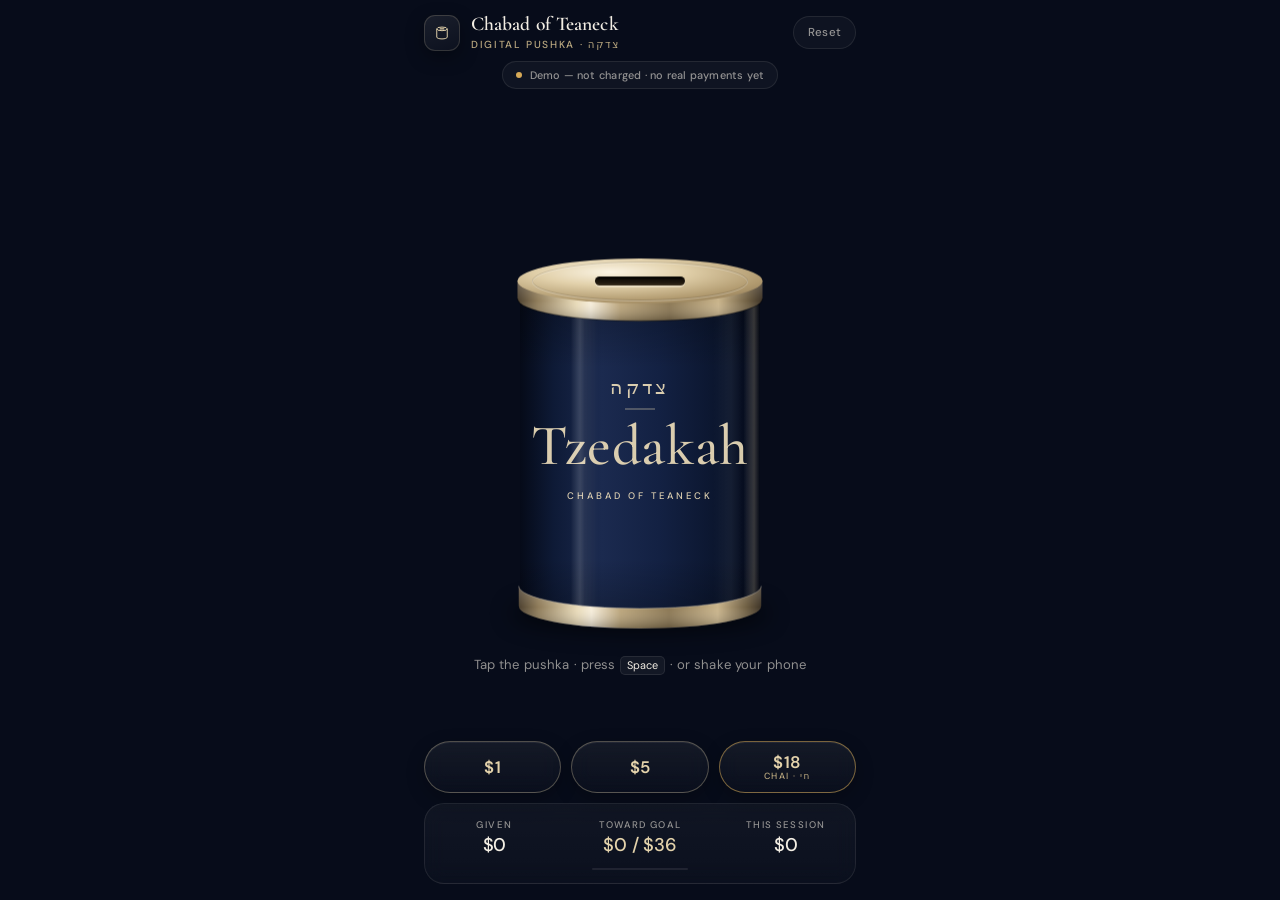
==== commit 9de832cc: "Add tap-to-give amount buttons ($1, $5, $18 chai)" ====
--- a/index.html
+++ b/index.html
@@ -205,6 +205,13 @@
       </p>
     </main>
 
+    <!-- Tap-to-give amounts -->
+    <div class="amounts" role="group" aria-label="Give a set amount">
+      <button type="button" class="amount" data-amount="1" aria-label="Give one dollar"><span class="amount-value">$1</span></button>
+      <button type="button" class="amount" data-amount="5" aria-label="Give five dollars"><span class="amount-value">$5</span></button>
+      <button type="button" class="amount amount-chai" data-amount="18" aria-label="Give eighteen dollars, chai"><span class="amount-value">$18</span><span class="amount-sub">chai · חי</span></button>
+    </div>
+
     <!-- Stats footer -->
     <footer class="stats">
       <div class="stat">
--- a/styles.css
+++ b/styles.css
@@ -38,7 +38,7 @@
   min-height: 100dvh;
   height: 100dvh;
   display: grid;
-  grid-template-rows: auto auto 1fr auto;
+  grid-template-rows: auto auto 1fr auto auto;
   padding: calc(14px + var(--safe-top)) 18px calc(16px + var(--safe-bottom));
   max-width: 480px;
   margin: 0 auto;
@@ -194,7 +194,7 @@
   padding: 0;
   cursor: pointer;
   display: block;
-  width: min(76vw, 300px, calc((100dvh - 290px) * 0.612));
+  width: min(76vw, 300px, calc((100dvh - 356px) * 0.612));
   -webkit-tap-highlight-color: transparent;
   transition: transform 0.25s var(--ease-out);
 }
@@ -277,6 +277,46 @@
   font-size: 0.68rem;
   color: var(--text);
 }
+
+/* —— Amount buttons —— */
+.amounts {
+  display: grid;
+  grid-template-columns: repeat(3, 1fr);
+  gap: 10px;
+  margin-top: 8px;
+}
+.amount {
+  appearance: none;
+  position: relative;
+  min-height: 52px;
+  padding: 6px 8px;
+  border-radius: 999px;
+  border: 1px solid rgba(227, 210, 171, 0.32);
+  background: linear-gradient(180deg, rgba(255,255,255,0.06), rgba(255,255,255,0.015));
+  backdrop-filter: blur(10px);
+  -webkit-backdrop-filter: blur(10px);
+  color: var(--champagne);
+  font-family: var(--font-ui);
+  cursor: pointer;
+  display: flex;
+  flex-direction: column;
+  align-items: center;
+  justify-content: center;
+  gap: 1px;
+  box-shadow: inset 0 1px 0 rgba(255,255,255,0.06), 0 6px 18px rgba(0,0,0,0.25);
+  -webkit-tap-highlight-color: transparent;
+  transition: transform 0.18s var(--ease-out), background 0.2s ease, border-color 0.2s ease;
+}
+.amount-value { font-size: 1.05rem; font-weight: 600; letter-spacing: 0.02em; line-height: 1.1; }
+.amount-sub { font-size: 0.56rem; font-weight: 500; letter-spacing: 0.16em; text-transform: uppercase; color: var(--champagne-dim); line-height: 1; }
+.amount-chai { border-color: rgba(214, 169, 87, 0.55); }
+.amount:hover { border-color: rgba(227, 210, 171, 0.55); }
+.amount:active {
+  transform: scale(0.96);
+  background: linear-gradient(180deg, rgba(214,169,87,0.28), rgba(214,169,87,0.12));
+  border-color: var(--gold);
+}
+.amount:focus-visible { outline: 1px solid var(--champagne); outline-offset: 2px; }
 
 /* —— Stats —— */
 .stats {
